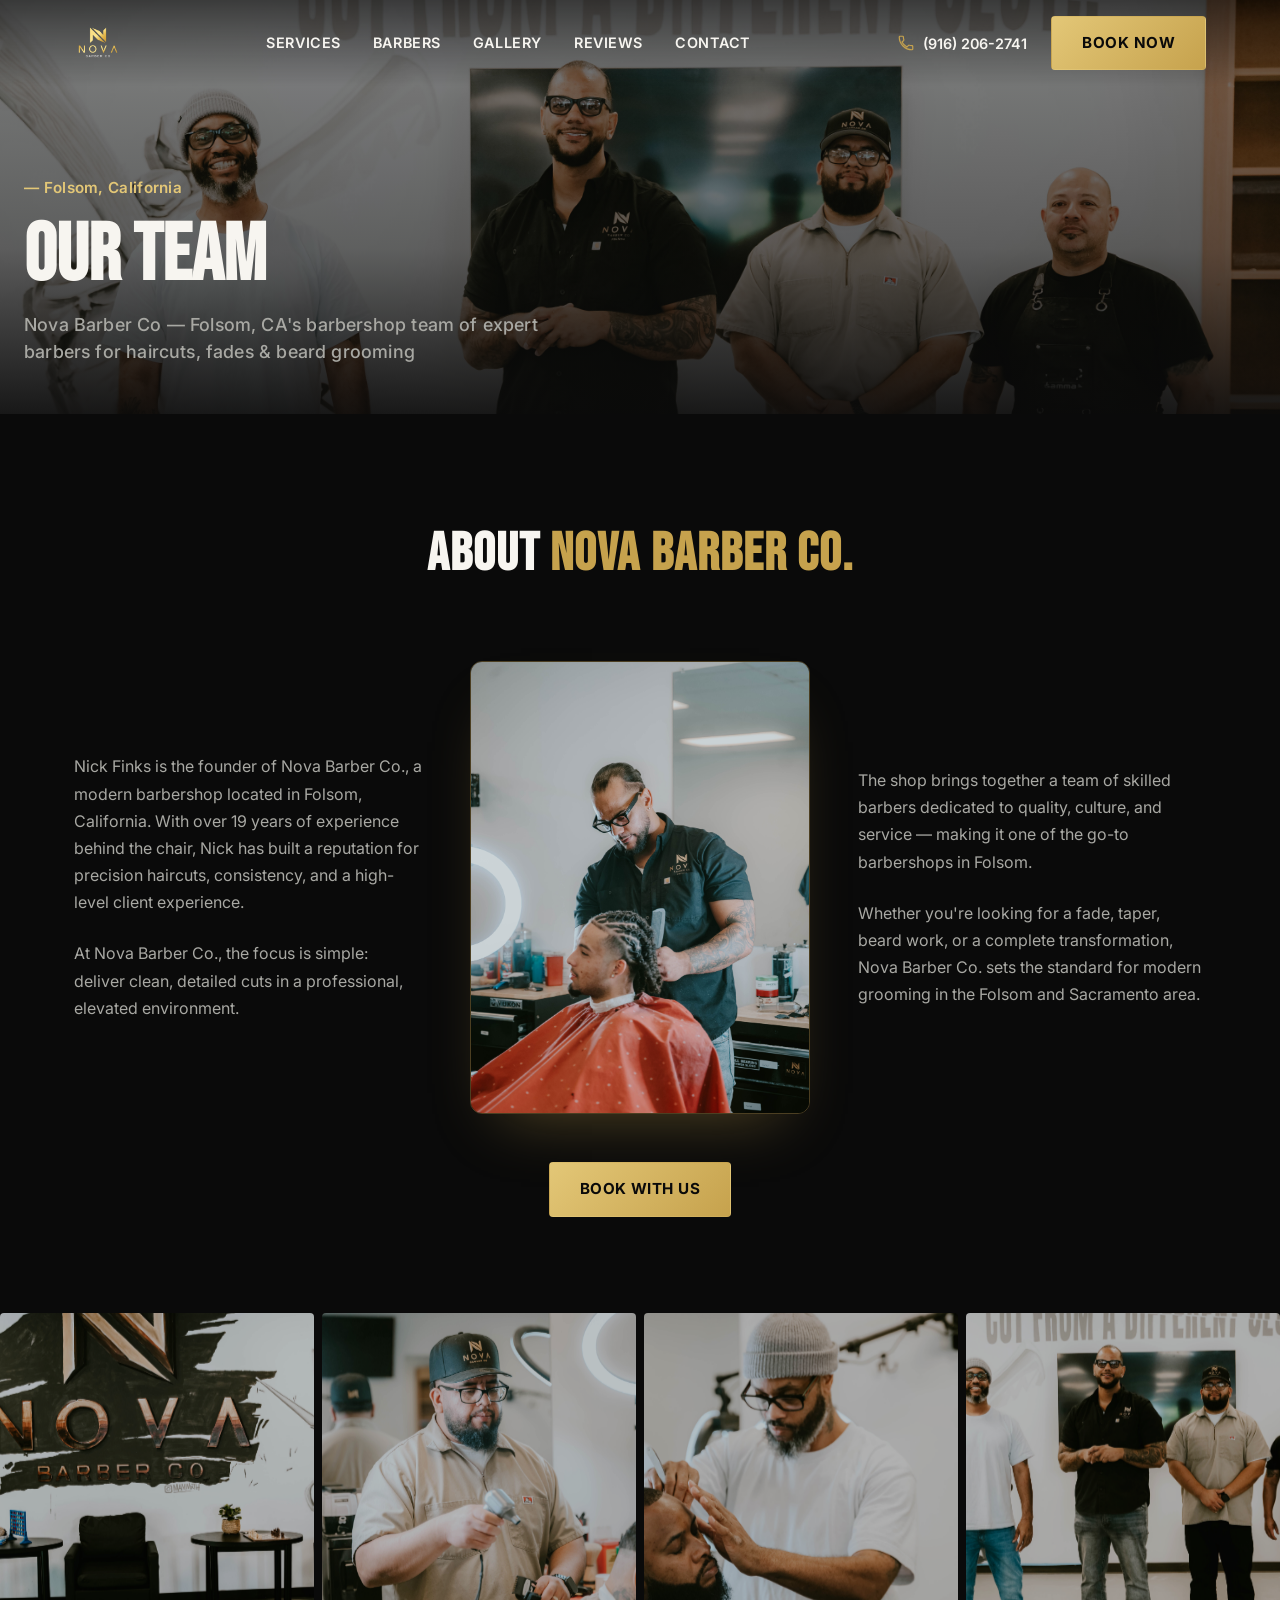
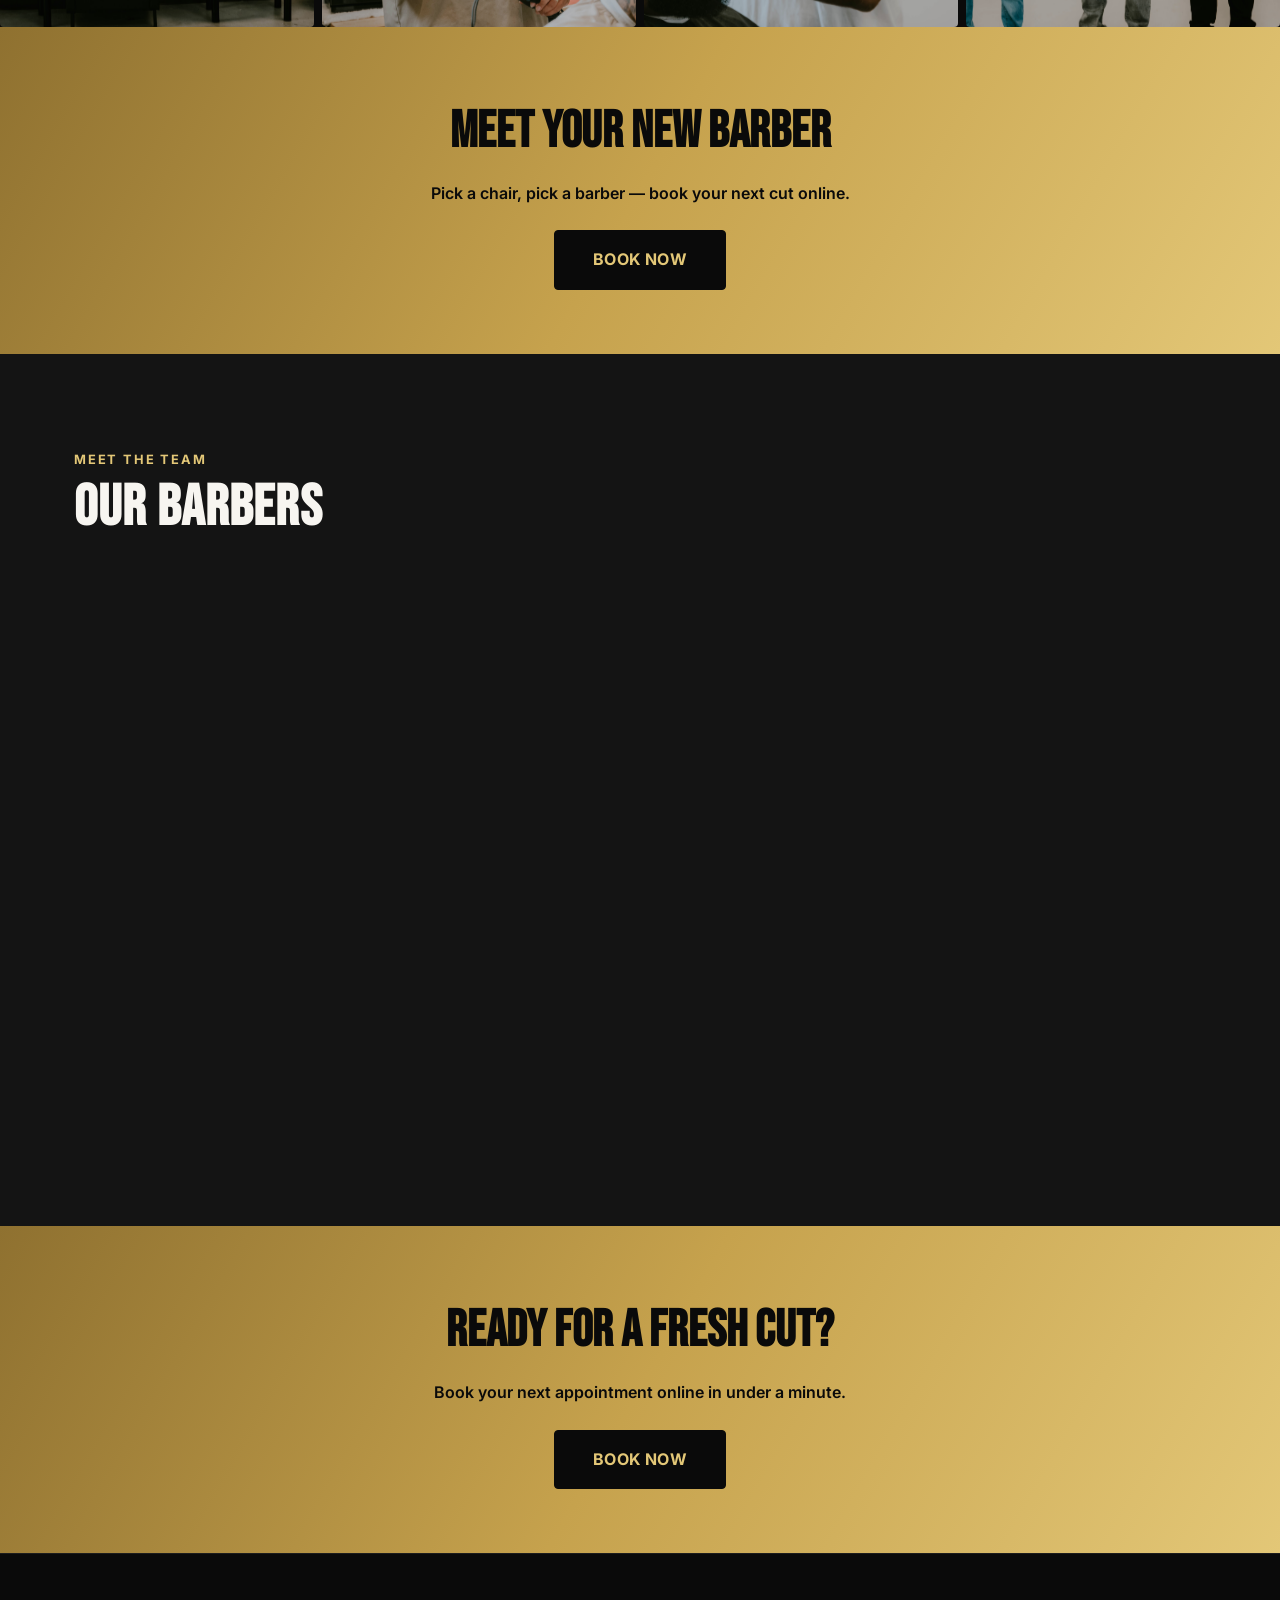
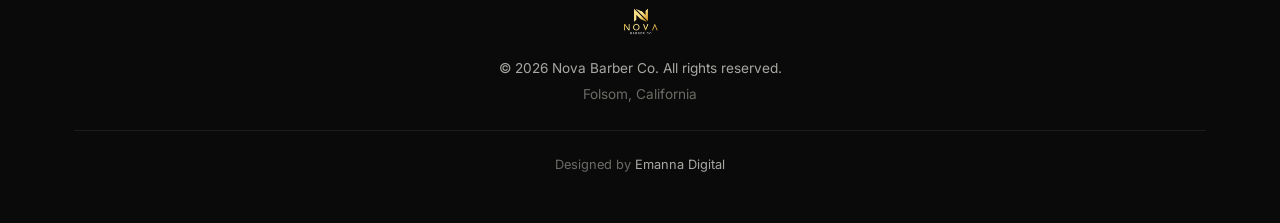
==== team.html @ fcfc13c4 "Initial commit: Nova Barber Co website Two-page static site (home + team) for a Folsom, CA barbersho" ====
<!DOCTYPE html>
<html lang="en">
<head>
<meta charset="UTF-8">
<meta name="viewport" content="width=device-width, initial-scale=1.0">
<title>Meet Our Barbers | Nova Barber Co — Folsom, CA Barbershop</title>
<meta name="description" content="Meet Nick Finks, founder of Nova Barber Co, and the barbers behind Folsom's precision haircuts, fades, and grooming.">
<link rel="icon" type="image/png" href="media/nova-logo-transparent.png">

<meta property="og:type" content="website">
<meta property="og:site_name" content="Nova Barber Co">
<meta property="og:title" content="Meet Our Barbers | Nova Barber Co">
<meta property="og:description" content="Meet Nick Finks, founder of Nova Barber Co, and the barbers behind Folsom's precision haircuts, fades, and grooming.">
<meta property="og:image" content="media/nova-logo-transparent.png">
<meta name="twitter:card" content="summary_large_image">
<meta name="twitter:title" content="Meet Our Barbers | Nova Barber Co">
<meta name="twitter:description" content="Meet Nick Finks, founder of Nova Barber Co, and the barbers behind Folsom's precision haircuts, fades, and grooming.">
<meta name="twitter:image" content="media/nova-logo-transparent.png">
<link rel="preconnect" href="https://fonts.googleapis.com">
<link rel="preconnect" href="https://fonts.gstatic.com" crossorigin>
<link href="https://fonts.googleapis.com/css2?family=Bebas+Neue&family=Inter:wght@400;500;600;700;800&display=swap" rel="stylesheet">
<link rel="stylesheet" href="css/styles.css">
<!-- TODO: once this site has a live domain, update "url" and "image" below to absolute URLs -->
<script type="application/ld+json">
{
  "@context": "https://schema.org",
  "@type": "HairSalon",
  "name": "Nova Barber Co",
  "image": "media/nova-logo-transparent.png",
  "url": "team.html",
  "telephone": "+1-916-206-2741",
  "email": "nickfinksbarber@gmail.com",
  "priceRange": "$$",
  "address": {
    "@type": "PostalAddress",
    "streetAddress": "13000 Folsom Blvd #1445",
    "addressLocality": "Folsom",
    "addressRegion": "CA",
    "postalCode": "95630",
    "addressCountry": "US"
  },
  "openingHoursSpecification": [
    {
      "@type": "OpeningHoursSpecification",
      "dayOfWeek": ["Monday", "Tuesday", "Wednesday", "Thursday", "Friday", "Saturday"],
      "opens": "09:00",
      "closes": "18:00"
    },
    {
      "@type": "OpeningHoursSpecification",
      "dayOfWeek": ["Sunday"],
      "opens": "14:00",
      "closes": "19:00"
    }
  ],
  "employee": [
    { "@type": "Person", "name": "Nick Finks", "jobTitle": "Owner & Founder" },
    { "@type": "Person", "name": "Keith", "jobTitle": "Barber" },
    { "@type": "Person", "name": "Bryan", "jobTitle": "Barber" },
    { "@type": "Person", "name": "TJ", "jobTitle": "Barber" }
  ]
}
</script>
</head>
<body>

<a class="skip-link" href="#main-content">Skip to main content</a>

<!-- ============ HEADER / NAV ============ -->
<header class="site-header scrolled" id="siteHeader">
  <div class="header-inner">
    <a href="index.html#top" class="logo-mark" aria-label="Nova Barber Co home">
      <img src="media/nova-logo-transparent.png" alt="Nova Barber Co logo">
    </a>

    <nav class="main-nav" id="mainNav" aria-label="Primary">
      <ul>
        <li><a href="index.html#services">Services</a></li>
        <li><a href="team.html" aria-current="page">Barbers</a></li>
        <li><a href="index.html#gallery">Gallery</a></li>
        <li><a href="index.html#reviews">Reviews</a></li>
        <li><a href="index.html#contact">Contact</a></li>
      </ul>
    </nav>

    <div class="header-actions">
      <a href="tel:+19162062741" class="header-phone">
        <svg viewBox="0 0 24 24" fill="none" aria-hidden="true"><path d="M6.6 10.8c1.4 2.8 3.8 5.1 6.6 6.6l2.2-2.2c.3-.3.7-.4 1-.2 1.1.4 2.3.6 3.6.6.6 0 1 .4 1 1V20c0 .6-.4 1-1 1C10.6 21 3 13.4 3 4c0-.6.4-1 1-1h3.5c.6 0 1 .4 1 1 0 1.3.2 2.5.6 3.6.1.4 0 .8-.2 1L6.6 10.8z" stroke="currentColor" stroke-width="1.6"/></svg>
        <span>(916) 206-2741</span>
      </a>
      <a href="https://booksy.com/en-us/1735048_nova-barber-co_barber-shop_119563_folsom" target="_blank" rel="noopener" class="btn btn-gold header-book">Book Now</a>
    </div>

    <button class="nav-toggle" id="navToggle" aria-label="Toggle menu" aria-expanded="false" aria-controls="mainNav">
      <span></span><span></span><span></span>
    </button>
  </div>
</header>

<div class="nav-scrim" id="navScrim"></div>

<main id="main-content">

  <!-- ============ PAGE INTRO ============ -->
  <section class="page-hero">
    <div class="page-hero-media">
      <img src="media/TAP09896.jpg" alt="The Nova Barber Co team standing together in the shop" loading="eager">
      <div class="page-hero-overlay"></div>
    </div>
    <div class="page-hero-content">
      <p class="hero-eyebrow">— Folsom, California</p>
      <h1 class="page-hero-title">Our Team<span class="page-hero-h1-sub">Nova Barber Co — Folsom, CA's barbershop team of expert barbers for haircuts, fades &amp; beard grooming</span></h1>
    </div>
  </section>

  <!-- ============ ABOUT / OWNER ============ -->
  <section class="about" id="about">
    <div class="section-inner about-inner">
      <h2 class="about-title"><span class="about-title-light">About</span> <span class="about-title-gold">Nova Barber Co.</span></h2>

      <div class="about-grid">
        <div class="about-copy">
          <p>Nick Finks is the founder of Nova Barber Co., a modern barbershop located in Folsom, California. With over 19 years of experience behind the chair, Nick has built a reputation for precision haircuts, consistency, and a high-level client experience.</p>
          <p>At Nova Barber Co., the focus is simple: deliver clean, detailed cuts in a professional, elevated environment.</p>
        </div>

        <div class="about-photo">
          <img src="media/TAP09876.jpg" alt="Nick Finks, founder of Nova Barber Co, cutting a client's hair" loading="lazy">
        </div>

        <div class="about-copy">
          <p>The shop brings together a team of skilled barbers dedicated to quality, culture, and service — making it one of the go-to barbershops in Folsom.</p>
          <p>Whether you're looking for a fade, taper, beard work, or a complete transformation, Nova Barber Co. sets the standard for modern grooming in the Folsom and Sacramento area.</p>
        </div>
      </div>

      <a href="https://booksy.com/en-us/1735048_nova-barber-co_barber-shop_119563_folsom" target="_blank" rel="noopener" class="btn btn-gold">Book With Us</a>
    </div>
  </section>

  <!-- ============ GALLERY STRIP ============ -->
  <section class="gallery gallery--strip">
    <div class="gallery-grid gallery-grid--strip">
      <div class="gallery-item">
        <div class="gallery-frame">
          <img src="media/TAP09889.jpg" alt="Nova Barber Co waiting area" loading="lazy">
        </div>
        <span class="gallery-shine" aria-hidden="true"></span>
      </div>
      <div class="gallery-item">
        <div class="gallery-frame">
          <img src="media/TAP09865.jpg" alt="Barber at Nova Barber Co working at the station" loading="lazy">
        </div>
        <span class="gallery-shine" aria-hidden="true"></span>
      </div>
      <div class="gallery-item">
        <div class="gallery-frame">
          <img src="media/TAP09862.jpg" alt="Barber giving a straight razor lineup" loading="lazy">
        </div>
        <span class="gallery-shine" aria-hidden="true"></span>
      </div>
      <div class="gallery-item">
        <div class="gallery-frame">
          <img src="media/TAP09904.jpg" alt="The Nova Barber Co team together in the shop" loading="lazy">
        </div>
        <span class="gallery-shine" aria-hidden="true"></span>
      </div>
    </div>
  </section>

  <!-- ============ CTA BANNER ============ -->
  <section class="cta-banner">
    <div class="section-inner cta-inner">
      <h2>Meet Your New Barber</h2>
      <p>Pick a chair, pick a barber — book your next cut online.</p>
      <a href="https://booksy.com/en-us/1735048_nova-barber-co_barber-shop_119563_folsom" target="_blank" rel="noopener" class="btn btn-black btn-lg">Book Now</a>
    </div>
  </section>

  <!-- ============ BARBERS ============ -->
  <section class="barbers" id="barbers">
    <div class="section-inner">
      <p class="section-eyebrow section-eyebrow--light">Meet The Team</p>
      <h2 class="section-title section-title--light">Our Barbers</h2>

      <!-- Bios and Instagram links are placeholders — swap in real copy and handles when ready.
           Photo booking links go to each barber's Booksy staffer page; Keith/Bryan/TJ link to the
           general booking page until their staffer-specific links are provided. -->
      <div class="barber-grid">
        <div class="barber-card">
          <a class="barber-photo" href="https://booksy.com/en-us/1735048_nova-barber-co_barber-shop_119563_folsom" target="_blank" rel="noopener" aria-label="Book with Keith">
            <img src="media/TAP09873.jpg" alt="Keith, barber at Nova Barber Co" loading="lazy">
            <span class="barber-shine" aria-hidden="true"></span>
          </a>
          <div class="barber-meta">
            <h3>Keith</h3>
            <p class="barber-role">Barber</p>
            <p class="barber-bio">Specializes in precision tapers and skin fades, with sharp, clean lineups every time.</p>
            <a class="barber-ig" href="https://instagram.com/" target="_blank" rel="noopener">
              <svg viewBox="0 0 24 24" fill="none" aria-hidden="true"><rect x="3" y="3" width="18" height="18" rx="5" stroke="currentColor" stroke-width="1.6"/><circle cx="12" cy="12" r="4" stroke="currentColor" stroke-width="1.6"/><circle cx="17.2" cy="6.8" r="1.1" fill="currentColor"/></svg>
              <span>@placeholder</span>
            </a>
          </div>
        </div>
        <div class="barber-card">
          <a class="barber-photo" href="https://booksy.com/en-us/1735048_nova-barber-co_barber-shop_119563_folsom/staffer/1660665#ba_s=Undefined" target="_blank" rel="noopener" aria-label="Book with Nick">
            <img src="media/TAP09878.jpg" alt="Nick Finks, owner and founder of Nova Barber Co" loading="lazy">
            <span class="barber-shine" aria-hidden="true"></span>
          </a>
          <div class="barber-meta">
            <h3>Nick</h3>
            <p class="barber-role">Owner &amp; Founder</p>
            <p class="barber-bio">19+ years behind the chair, known for precision cuts and an elevated client experience.</p>
            <a class="barber-ig" href="https://instagram.com/" target="_blank" rel="noopener">
              <svg viewBox="0 0 24 24" fill="none" aria-hidden="true"><rect x="3" y="3" width="18" height="18" rx="5" stroke="currentColor" stroke-width="1.6"/><circle cx="12" cy="12" r="4" stroke="currentColor" stroke-width="1.6"/><circle cx="17.2" cy="6.8" r="1.1" fill="currentColor"/></svg>
              <span>@placeholder</span>
            </a>
          </div>
        </div>
        <div class="barber-card">
          <a class="barber-photo" href="https://booksy.com/en-us/1735048_nova-barber-co_barber-shop_119563_folsom" target="_blank" rel="noopener" aria-label="Book with Bryan">
            <img src="media/TAP09868.jpg" alt="Bryan, barber at Nova Barber Co" loading="lazy">
            <span class="barber-shine" aria-hidden="true"></span>
          </a>
          <div class="barber-meta">
            <h3>Bryan</h3>
            <p class="barber-role">Barber</p>
            <p class="barber-bio">Old-school technique meets modern style — from hot towel shaves to detailed beard work.</p>
            <a class="barber-ig" href="https://instagram.com/" target="_blank" rel="noopener">
              <svg viewBox="0 0 24 24" fill="none" aria-hidden="true"><rect x="3" y="3" width="18" height="18" rx="5" stroke="currentColor" stroke-width="1.6"/><circle cx="12" cy="12" r="4" stroke="currentColor" stroke-width="1.6"/><circle cx="17.2" cy="6.8" r="1.1" fill="currentColor"/></svg>
              <span>@placeholder</span>
            </a>
          </div>
        </div>
        <div class="barber-card">
          <a class="barber-photo" href="https://booksy.com/en-us/1735048_nova-barber-co_barber-shop_119563_folsom" target="_blank" rel="noopener" aria-label="Book with TJ">
            <img src="media/TAP09884.jpg" alt="TJ, barber at Nova Barber Co" loading="lazy">
            <span class="barber-shine" aria-hidden="true"></span>
          </a>
          <div class="barber-meta">
            <h3>TJ</h3>
            <p class="barber-role">Barber</p>
            <p class="barber-bio">Relaxed chair-side energy with a sharp eye for creative fades and lineups.</p>
            <a class="barber-ig" href="https://instagram.com/" target="_blank" rel="noopener">
              <svg viewBox="0 0 24 24" fill="none" aria-hidden="true"><rect x="3" y="3" width="18" height="18" rx="5" stroke="currentColor" stroke-width="1.6"/><circle cx="12" cy="12" r="4" stroke="currentColor" stroke-width="1.6"/><circle cx="17.2" cy="6.8" r="1.1" fill="currentColor"/></svg>
              <span>@placeholder</span>
            </a>
          </div>
        </div>
      </div>
    </div>
  </section>

  <!-- ============ BOOKING CTA BANNER ============ -->
  <section class="cta-banner">
    <div class="section-inner cta-inner">
      <h2>Ready For A Fresh Cut?</h2>
      <p>Book your next appointment online in under a minute.</p>
      <a href="https://booksy.com/en-us/1735048_nova-barber-co_barber-shop_119563_folsom" target="_blank" rel="noopener" class="btn btn-black btn-lg">Book Now</a>
    </div>
  </section>

</main>

<!-- ============ FOOTER ============ -->
<footer class="site-footer">
  <div class="section-inner footer-inner">
    <img src="media/nova-logo-transparent.png" alt="Nova Barber Co" class="footer-logo">
    <p>&copy; <span id="year"></span> Nova Barber Co. All rights reserved.</p>
    <p class="footer-location">Folsom, California</p>
    <p class="footer-credit">Designed by <a href="https://emannadigital.com" target="_blank" rel="noopener">Emanna Digital</a></p>
  </div>
</footer>

<a href="https://booksy.com/en-us/1735048_nova-barber-co_barber-shop_119563_folsom" target="_blank" rel="noopener" class="mobile-book-bar">Book Now</a>

<script src="js/script.js"></script>
</body>
</html>
---- css/styles.css ----
/* =========================================================
   Nova Barber Co — Design Tokens
========================================================= */
:root {
  --black:        #0a0a0a;
  --black-soft:   #141414;
  --black-card:   #1c1c1c;
  --white:        #f7f5f0;
  --gray:         #a8a8a3;
  --gray-dark:    #6b6b66;
  --gold:         #c6a24d;
  --gold-light:   #e3c777;
  --gold-dark:    #8f7130;
  --border-dark:  rgba(255,255,255,0.08);
  --border-gold:  rgba(198,162,77,0.35);

  --font-display: "Bebas Neue", "Oswald", sans-serif;
  --font-body:    "Inter", sans-serif;

  --space-1: 8px;
  --space-2: 16px;
  --space-3: 24px;
  --space-4: 32px;
  --space-5: 48px;
  --space-6: 64px;
  --space-7: 96px;
  --space-8: 128px;

  --container: 1180px;
  --radius: 4px;
  --transition: 220ms ease;
}

/* =========================================================
   Reset
========================================================= */
* { box-sizing: border-box; margin: 0; padding: 0; }

html { scroll-behavior: smooth; }

@media (prefers-reduced-motion: reduce) {
  html { scroll-behavior: auto; }
  * { animation-duration: 0.01ms !important; animation-iteration-count: 1 !important; transition-duration: 0.01ms !important; }
}

body {
  font-family: var(--font-body);
  background: var(--black);
  color: var(--white);
  line-height: 1.6;
  font-size: 16px;
  -webkit-font-smoothing: antialiased;
  overflow-x: hidden;
}

img { max-width: 100%; display: block; }

a { color: inherit; text-decoration: none; }

ul { list-style: none; }

svg { width: 20px; height: 20px; flex-shrink: 0; }

.section-inner {
  max-width: var(--container);
  margin: 0 auto;
  padding: var(--space-7) var(--space-3);
}

.skip-link {
  position: absolute;
  left: -9999px;
  top: 0;
  background: var(--gold);
  color: var(--black);
  padding: 12px 20px;
  z-index: 2000;
  font-weight: 700;
}
.skip-link:focus { left: var(--space-2); top: var(--space-2); }

:focus-visible {
  outline: 2px solid var(--gold);
  outline-offset: 3px;
}

/* =========================================================
   Buttons
========================================================= */
.btn {
  display: inline-flex;
  align-items: center;
  justify-content: center;
  gap: 8px;
  padding: 14px 30px;
  font-family: var(--font-body);
  font-weight: 700;
  font-size: 0.95rem;
  letter-spacing: 0.03em;
  text-transform: uppercase;
  border-radius: var(--radius);
  border: 1.5px solid transparent;
  cursor: pointer;
  transition: transform var(--transition), background var(--transition), color var(--transition), border-color var(--transition);
  min-height: 44px;
  white-space: nowrap;
}
.btn:hover { transform: translateY(-2px); }
.btn:active { transform: translateY(0); }

.btn-gold {
  background: linear-gradient(135deg, var(--gold-light), var(--gold));
  color: var(--black);
}
.btn-gold:hover { background: linear-gradient(135deg, var(--gold), var(--gold-dark)); }

.btn-black {
  background: var(--black);
  color: var(--gold-light);
  border-color: var(--black);
}
.btn-black:hover { background: var(--black-soft); }

.btn-outline {
  background: transparent;
  color: var(--white);
  border-color: rgba(255,255,255,0.5);
}
.btn-outline:hover { border-color: var(--gold); color: var(--gold-light); }

.btn-outline-light {
  background: transparent;
  color: var(--gold-light);
  border-color: var(--border-gold);
  margin-top: var(--space-4);
}
.btn-outline-light:hover { background: var(--gold); color: var(--black); }

.btn-lg { padding: 16px 38px; font-size: 1rem; }

/* =========================================================
   Section Headings
========================================================= */
.section-eyebrow {
  color: var(--gold);
  font-weight: 700;
  letter-spacing: 0.14em;
  text-transform: uppercase;
  font-size: 0.8rem;
  margin-bottom: var(--space-1);
}
.section-eyebrow--light { color: var(--gold-light); }

.section-title {
  font-family: var(--font-display);
  font-size: clamp(2.4rem, 5vw, 3.6rem);
  letter-spacing: 0.02em;
  color: var(--black);
  margin-bottom: var(--space-5);
  line-height: 1.05;
}
.section-title--light { color: var(--white); }

/* =========================================================
   Header / Nav
========================================================= */
.site-header {
  position: fixed;
  top: 0; left: 0; right: 0;
  z-index: 1000;
  background: linear-gradient(to bottom, rgba(0,0,0,0.55), transparent);
  transition: background var(--transition), box-shadow var(--transition), padding var(--transition);
}
.site-header.scrolled {
  background: rgba(10,10,10,0.92);
  backdrop-filter: blur(8px);
  box-shadow: 0 2px 20px rgba(0,0,0,0.4);
}

.header-inner {
  max-width: var(--container);
  margin: 0 auto;
  padding: var(--space-2) var(--space-3);
  display: flex;
  align-items: center;
  justify-content: space-between;
  gap: var(--space-3);
}

.logo-mark img { height: 46px; width: auto; transition: height var(--transition); }
.site-header.scrolled .logo-mark img { height: 38px; }

.main-nav ul {
  display: flex;
  gap: var(--space-4);
}
.main-nav a {
  font-size: 0.9rem;
  font-weight: 600;
  letter-spacing: 0.04em;
  text-transform: uppercase;
  color: var(--white);
  position: relative;
  padding-bottom: 4px;
}
.main-nav a::after {
  content: "";
  position: absolute;
  left: 0; bottom: 0;
  width: 0; height: 2px;
  background: var(--gold);
  transition: width var(--transition);
}
.main-nav a:hover::after { width: 100%; }

.header-actions {
  display: flex;
  align-items: center;
  gap: var(--space-3);
}
.header-phone {
  display: flex;
  align-items: center;
  gap: 8px;
  font-weight: 600;
  font-size: 0.9rem;
  color: var(--white);
}
.header-phone svg { color: var(--gold); width: 18px; height: 18px; }
.header-phone:hover { color: var(--gold-light); }

.nav-toggle {
  display: none;
  flex-direction: column;
  justify-content: center;
  gap: 5px;
  width: 44px;
  height: 44px;
  background: transparent;
  border: none;
  cursor: pointer;
}
.nav-toggle span {
  display: block;
  height: 2px;
  width: 26px;
  background: var(--white);
  margin: 0 auto;
  transition: transform var(--transition), opacity var(--transition);
}
.nav-toggle.open span:nth-child(1) { transform: translateY(7px) rotate(45deg); }
.nav-toggle.open span:nth-child(2) { opacity: 0; }
.nav-toggle.open span:nth-child(3) { transform: translateY(-7px) rotate(-45deg); }

/* =========================================================
   Hero
========================================================= */
.hero {
  position: relative;
  min-height: 100vh;
  min-height: 100dvh;
  overflow: hidden;
}

.hero-media {
  position: absolute;
  inset: 0;
  z-index: 0;
}
.hero-media video, .hero-media img {
  width: 100%;
  height: 100%;
  object-fit: cover;
  object-position: center;
}
.hero-overlay {
  position: absolute;
  inset: 0;
  background:
    linear-gradient(to bottom, rgba(10,10,10,0.15) 0%, rgba(10,10,10,0.25) 55%, rgba(10,10,10,0.85) 100%);
}

.hero-bottom {
  position: absolute;
  z-index: 1;
  left: 0;
  right: 0;
  bottom: 0;
  display: flex;
  align-items: flex-end;
  justify-content: space-between;
  gap: var(--space-4);
  flex-wrap: wrap;
  padding: var(--space-4) var(--space-3) var(--space-5);
}

.hero-bottom-left { max-width: 640px; }

.hero-eyebrow {
  color: var(--gold-light);
  font-size: 0.95rem;
  font-weight: 600;
  letter-spacing: 0.02em;
  margin-bottom: var(--space-2);
}

.hero-heading {
  font-family: var(--font-display);
  font-size: clamp(2.6rem, 6vw, 4.6rem);
  line-height: 0.98;
  letter-spacing: 0.01em;
  color: var(--white);
  margin-bottom: var(--space-4);
  text-shadow: 0 4px 30px rgba(0,0,0,0.5);
}
.hero-dot { color: var(--gold); }

.hero-h1-sub {
  display: block;
  font-family: var(--font-body);
  font-size: clamp(0.95rem, 1.4vw, 1.15rem);
  font-weight: 500;
  letter-spacing: 0.01em;
  line-height: 1.5;
  color: var(--gray);
  text-shadow: none;
  margin-top: var(--space-2);
  max-width: 560px;
}

.hero-ctas {
  display: flex;
  gap: var(--space-2);
  flex-wrap: wrap;
}

.btn-outline-hero {
  background: transparent;
  color: var(--white);
  border: 1.5px solid var(--gold);
  padding: 16px 32px;
}
.btn-outline-hero:hover {
  background: var(--gold);
  color: var(--black);
}

.hero-bottom-right {
  text-align: right;
  color: var(--gray);
  font-size: 0.95rem;
  line-height: 1.7;
}
.hero-bottom-right p { white-space: nowrap; }
.hero-bottom-gap { margin-top: 10px; }

@media (max-width: 700px) {
  .hero-bottom { padding: var(--space-2) var(--space-3) var(--space-3); gap: var(--space-2); }
  .hero-bottom-right { display: none; }

  .hero-eyebrow { font-size: 0.8rem; margin-bottom: 6px; }
  .hero-heading { font-size: 2.1rem; line-height: 1.02; margin-bottom: 10px; }
  .hero-h1-sub { font-size: 0.85rem; line-height: 1.4; margin-top: 6px; }
  .hero-ctas { gap: 8px; margin-top: 4px; }
  .btn-outline-hero { padding: 11px 20px; font-size: 0.82rem; }

  .hero-media video, .hero-media img { object-position: 25% center; }
}

@media (max-width: 400px) {
  .hero-heading { font-size: 1.8rem; }
}

/* =========================================================
   Services (light section)
========================================================= */
.services {
  position: relative;
  color: var(--white);
  background-image:
    linear-gradient(180deg, rgba(10,10,10,0.88) 0%, rgba(10,10,10,0.72) 45%, rgba(10,10,10,0.92) 100%),
    url("../media/TAP09862.jpg");
  background-size: cover, cover;
  background-position: center, center 30%;
  background-repeat: no-repeat, no-repeat;
  background-attachment: scroll, fixed;
}

.service-list {
  display: flex;
  flex-direction: column;
  gap: var(--space-3);
}

.service-row {
  display: flex;
  align-items: center;
  justify-content: space-between;
  gap: var(--space-3);
  flex-wrap: wrap;
  padding: var(--space-4);
  background: rgba(10, 10, 10, 0.72);
  border: 1px solid rgba(255,255,255,0.1);
  border-radius: 10px;
  box-shadow: 0 24px 45px -28px rgba(0,0,0,0.7);
  transition: border-color 350ms ease, box-shadow 350ms ease, transform 350ms ease;
}
.service-row:hover {
  border-color: var(--border-gold);
  box-shadow: 0 24px 45px -20px rgba(198, 162, 77, 0.35);
}

.service-row.will-animate {
  opacity: 0;
  transform: translateY(64px);
  transition: opacity 650ms cubic-bezier(.16,.8,.24,1), transform 650ms cubic-bezier(.16,.8,.24,1);
}
.service-row.will-animate.in-view { opacity: 1; transform: translateY(0); }
.service-row.will-animate:nth-child(1) { transition-delay: 0ms; }
.service-row.will-animate:nth-child(2) { transition-delay: 90ms; }
.service-row.will-animate:nth-child(3) { transition-delay: 180ms; }
.service-row.will-animate:nth-child(4) { transition-delay: 270ms; }
.service-row.will-animate:nth-child(5) { transition-delay: 360ms; }
.service-row.will-animate:nth-child(6) { transition-delay: 450ms; }

.service-info { flex: 1 1 320px; }

.service-info h3 {
  font-family: var(--font-display);
  font-size: 1.5rem;
  letter-spacing: 0.02em;
  margin-bottom: 4px;
  color: var(--white);
}

.service-info p {
  color: var(--gray);
  font-size: 0.92rem;
}

.service-meta {
  display: flex;
  align-items: baseline;
  gap: var(--space-3);
}

.service-time {
  font-size: 0.85rem;
  color: var(--gray);
  white-space: nowrap;
}

.service-price {
  font-family: var(--font-display);
  font-size: 1.8rem;
  color: var(--gold);
  white-space: nowrap;
}

.service-note {
  color: var(--gray);
  font-size: 0.85rem;
  margin: var(--space-3) 0 var(--space-3);
}

@media (min-width: 700px) {
  .service-row { flex-wrap: nowrap; }
}

@media (max-width: 700px) {
  .services {
    background-attachment: scroll, scroll;
    background-position: center, 20% 25%;
  }
  .service-row { padding: var(--space-3); gap: var(--space-2); }
  .service-info h3 { font-size: 1.2rem; }
  .service-info p { font-size: 0.85rem; }
  .service-time { font-size: 0.78rem; }
  .service-price { font-size: 1.4rem; }
}

/* =========================================================
   Team Teaser (home page)
========================================================= */
.team-teaser {
  position: relative;
  overflow: hidden;
  text-align: center;
  padding: var(--space-7) 0;
}
.team-teaser-media { position: absolute; inset: 0; z-index: 0; }
.team-teaser-media img { width: 100%; height: 100%; object-fit: cover; object-position: center 20%; }
.team-teaser-overlay {
  position: absolute;
  inset: 0;
  background: linear-gradient(180deg, rgba(10,10,10,0.8) 0%, rgba(10,10,10,0.55) 45%, rgba(10,10,10,0.88) 100%);
}

.team-teaser-content { position: relative; z-index: 1; }
.team-teaser-content.will-animate {
  opacity: 0;
  transform: translateY(36px);
  transition: opacity 700ms cubic-bezier(.16,.8,.24,1), transform 700ms cubic-bezier(.16,.8,.24,1);
}
.team-teaser-content.will-animate.in-view { opacity: 1; transform: translateY(0); }

.team-teaser-title {
  font-family: var(--font-display);
  font-size: clamp(2.6rem, 6vw, 4.4rem);
  color: var(--white);
  margin-bottom: var(--space-4);
  text-shadow: 0 4px 30px rgba(0,0,0,0.5);
}

.team-teaser-avatars {
  display: flex;
  justify-content: center;
  margin-bottom: var(--space-4);
}
.team-teaser-avatars img {
  width: 72px;
  height: 72px;
  border-radius: 50%;
  object-fit: cover;
  border: 3px solid var(--black);
  outline: 2px solid var(--gold);
  margin-left: -18px;
  transition: filter 300ms ease;
  filter: grayscale(20%);
}
.team-teaser-avatars img:first-child { margin-left: 0; }
.team-teaser-avatars img:hover {
  filter: grayscale(0%);
}

.team-teaser-sub {
  color: var(--gray);
  max-width: 520px;
  margin: 0 auto var(--space-4);
  font-size: 1.05rem;
}

@media (min-width: 700px) {
  .team-teaser-avatars img { width: 84px; height: 84px; }
}

/* =========================================================
   Page Hero (secondary pages, e.g. team.html)
========================================================= */
.page-hero {
  position: relative;
  min-height: 46vh;
  display: flex;
  align-items: flex-end;
  overflow: hidden;
}
.page-hero-media { position: absolute; inset: 0; z-index: 0; }
.page-hero-media img { width: 100%; height: 100%; object-fit: cover; object-position: center 30%; }
.page-hero-overlay {
  position: absolute;
  inset: 0;
  background: linear-gradient(to bottom, rgba(10,10,10,0.35) 0%, rgba(10,10,10,0.55) 60%, rgba(10,10,10,0.92) 100%);
}
.page-hero-content {
  position: relative;
  z-index: 1;
  padding: var(--space-3) var(--space-3) var(--space-5);
}
.page-hero-title {
  font-family: var(--font-display);
  font-size: clamp(2.8rem, 7vw, 5rem);
  color: var(--white);
  line-height: 1;
}
.page-hero-h1-sub {
  display: block;
  font-family: var(--font-body);
  font-size: clamp(0.95rem, 1.4vw, 1.15rem);
  font-weight: 500;
  letter-spacing: 0.01em;
  line-height: 1.5;
  color: var(--gray);
  margin-top: var(--space-2);
  max-width: 560px;
}

/* =========================================================
   About / Owner (dark section)
========================================================= */
.about { background: var(--black); text-align: center; }

.about-title {
  font-family: var(--font-display);
  font-size: clamp(2.2rem, 5vw, 3.4rem);
  letter-spacing: 0.02em;
  margin-bottom: var(--space-6);
}
.about-title-light { color: var(--white); }
.about-title-gold { color: var(--gold); }

.about-grid {
  display: grid;
  grid-template-columns: 1fr;
  gap: var(--space-4);
  align-items: center;
  text-align: left;
  margin-bottom: var(--space-5);
}

.about-photo {
  border-radius: 12px;
  overflow: hidden;
  border: 1px solid var(--border-gold);
  box-shadow: 0 30px 60px -30px rgba(198, 162, 77, 0.4);
  aspect-ratio: 3 / 4;
  max-width: 380px;
  margin: 0 auto;
}
.about-photo img { width: 100%; height: 100%; object-fit: cover; }

.about-copy p {
  color: var(--gray);
  margin-bottom: var(--space-3);
  line-height: 1.7;
}
.about-copy p:last-child { margin-bottom: 0; }

@media (min-width: 900px) {
  .about-grid {
    grid-template-columns: 1fr minmax(280px, 340px) 1fr;
    gap: var(--space-5);
  }
}

/* =========================================================
   Gallery strip variant (secondary pages)
========================================================= */
.gallery--strip { padding: 0; }
.gallery-grid--strip {
  grid-template-columns: repeat(2, 1fr);
  gap: var(--space-1);
  max-width: none;
}
@media (min-width: 700px) {
  .gallery-grid--strip { grid-template-columns: repeat(4, 1fr); }
}

/* =========================================================
   Barbers (dark section)
========================================================= */
.barbers { background: var(--black-soft); }

.barber-grid {
  display: grid;
  grid-template-columns: repeat(2, 1fr);
  gap: var(--space-3);
}

.barber-card {
  text-align: center;
  transition: transform 400ms cubic-bezier(.2,.8,.2,1);
}
.barber-card:hover { transform: translateY(-8px); }

.barber-card.will-animate {
  opacity: 0;
  transform: translateY(36px);
  transition: opacity 700ms cubic-bezier(.16,.8,.24,1), transform 700ms cubic-bezier(.16,.8,.24,1);
}
.barber-card.will-animate.in-view { opacity: 1; transform: translateY(0); }
.barber-card.will-animate.in-view:hover { transform: translateY(-8px); }
.barber-card.will-animate:nth-child(1) { transition-delay: 0ms; }
.barber-card.will-animate:nth-child(2) { transition-delay: 110ms; }
.barber-card.will-animate:nth-child(3) { transition-delay: 220ms; }
.barber-card.will-animate:nth-child(4) { transition-delay: 330ms; }

.barber-photo {
  display: block;
  position: relative;
  aspect-ratio: 3 / 4;
  cursor: pointer;
  overflow: hidden;
  border-radius: var(--radius);
  margin-bottom: var(--space-2);
  border: 1px solid var(--border-dark);
  transition: border-color 400ms ease, box-shadow 400ms ease;
}
.barber-photo img {
  width: 100%; height: 100%;
  object-fit: cover;
  filter: grayscale(60%) brightness(0.92);
  transition: filter 500ms ease;
}
.barber-shine {
  position: absolute;
  inset: 0;
  background: linear-gradient(115deg, transparent 38%, rgba(227, 199, 119, 0.55) 50%, transparent 62%);
  transform: translateX(-130%) skewX(-8deg);
  transition: transform 750ms cubic-bezier(.2,.8,.2,1);
  mix-blend-mode: overlay;
  pointer-events: none;
}
.barber-card:hover .barber-photo img {
  filter: grayscale(0%) brightness(1);
}
.barber-card:hover .barber-photo {
  border-color: var(--border-gold);
  box-shadow: 0 20px 45px -18px rgba(198, 162, 77, 0.55);
}
.barber-card:hover .barber-shine { transform: translateX(130%) skewX(-8deg); }

.barber-meta { position: relative; }

.barber-card h3 {
  font-family: var(--font-display);
  font-size: 1.6rem;
  letter-spacing: 0.03em;
  color: var(--gold-light);
  transition: color 300ms ease;
}
.barber-role {
  font-size: 0.85rem;
  color: var(--gray);
  text-transform: uppercase;
  letter-spacing: 0.08em;
}

.barber-bio {
  font-size: 0.88rem;
  color: var(--gray);
  line-height: 1.6;
  margin-top: 10px;
}

.barber-ig {
  display: inline-flex;
  align-items: center;
  gap: 6px;
  margin-top: 8px;
  font-size: 0.8rem;
  font-weight: 600;
  letter-spacing: 0.02em;
  color: var(--gray);
  transition: color 250ms ease, transform 250ms ease;
}
.barber-ig svg {
  width: 16px;
  height: 16px;
  transition: transform 400ms cubic-bezier(.34,1.56,.64,1), color 250ms ease;
}
.barber-card:hover .barber-ig { color: var(--gold-light); transform: translateY(-2px); }
.barber-card:hover .barber-ig svg { transform: rotate(-10deg) scale(1.15); color: var(--gold); }
.barber-card:hover h3 { color: var(--gold); }

@media (min-width: 700px) {
  .barber-grid { grid-template-columns: repeat(4, 1fr); }
}

/* =========================================================
   Gallery (dark section)
========================================================= */
.gallery { background: var(--black); }

.gallery-grid {
  display: grid;
  grid-template-columns: repeat(2, 1fr);
  gap: var(--space-1);
}

.gallery-item {
  position: relative;
  aspect-ratio: 1 / 1;
  overflow: hidden;
  border-radius: var(--radius);
}

.gallery-item.will-animate {
  opacity: 0;
  transform: translateY(44px) scale(0.96);
  transition: opacity 700ms cubic-bezier(.16,.8,.24,1), transform 700ms cubic-bezier(.16,.8,.24,1);
}
.gallery-item.will-animate.in-view { opacity: 1; transform: translateY(0) scale(1); }
.gallery-item.will-animate:nth-child(1) { transition-delay: 0ms; }
.gallery-item.will-animate:nth-child(2) { transition-delay: 70ms; }
.gallery-item.will-animate:nth-child(3) { transition-delay: 140ms; }
.gallery-item.will-animate:nth-child(4) { transition-delay: 210ms; }
.gallery-item.will-animate:nth-child(5) { transition-delay: 90ms; }
.gallery-item.will-animate:nth-child(6) { transition-delay: 160ms; }
.gallery-item.will-animate:nth-child(7) { transition-delay: 230ms; }
.gallery-item.will-animate:nth-child(8) { transition-delay: 300ms; }

.gallery-frame {
  position: absolute;
  top: 50%;
  left: 0;
  width: 100%;
  height: 132%;
  transform: translateY(-50%);
  will-change: transform;
}
.gallery-frame img {
  width: 100%; height: 100%;
  object-fit: cover;
  filter: brightness(0.9);
  transition: filter 500ms ease;
}
.gallery-item:hover .gallery-frame img {
  filter: brightness(1.05);
}

.gallery-shine {
  position: absolute;
  inset: 0;
  background: linear-gradient(115deg, transparent 38%, rgba(227, 199, 119, 0.5) 50%, transparent 62%);
  transform: translateX(-130%) skewX(-8deg);
  transition: transform 750ms cubic-bezier(.2,.8,.2,1);
  mix-blend-mode: overlay;
  pointer-events: none;
}
.gallery-item:hover .gallery-shine { transform: translateX(130%) skewX(-8deg); }

@media (min-width: 560px) {
  .gallery-grid { grid-template-columns: repeat(3, 1fr); }
}
@media (min-width: 900px) {
  .gallery-grid { grid-template-columns: repeat(4, 1fr); }
}

/* =========================================================
   Testimonials (dark section)
========================================================= */
.testimonials { background: var(--black-soft); text-align: center; overflow: hidden; }

.testimonials-head { padding-bottom: var(--space-4); }
.testimonials-cta { padding-top: var(--space-5); padding-bottom: var(--space-7); }

.marquee {
  width: 100%;
  overflow: hidden;
  -webkit-mask-image: linear-gradient(to right, transparent, black 6%, black 94%, transparent);
  mask-image: linear-gradient(to right, transparent, black 6%, black 94%, transparent);
}

.marquee-track {
  display: flex;
  gap: var(--space-3);
  width: max-content;
  padding: 0 var(--space-3);
  animation: marquee-scroll 50s linear infinite;
}
.marquee:hover .marquee-track,
.marquee-track:focus-within {
  animation-play-state: paused;
}

@keyframes marquee-scroll {
  from { transform: translateX(0); }
  to { transform: translateX(-50%); }
}

.testimonial-card {
  flex: 0 0 auto;
  width: min(85vw, 360px);
  text-align: left;
  background: var(--black-card);
  border: 1px solid var(--border-dark);
  border-radius: var(--radius);
  padding: var(--space-4);
  transition: transform 350ms cubic-bezier(.2,.8,.2,1), border-color 350ms ease, box-shadow 350ms ease;
}
.testimonial-card:hover {
  transform: translateY(-6px);
  border-color: var(--border-gold);
  box-shadow: 0 20px 40px -20px rgba(198, 162, 77, 0.5);
}
.stars {
  color: var(--gold);
  letter-spacing: 3px;
  margin-bottom: var(--space-2);
  font-size: 0.95rem;
}
.testimonial-card p {
  color: var(--white);
  margin-bottom: var(--space-2);
  font-size: 0.98rem;
}
.testimonial-card cite {
  font-style: normal;
  color: var(--gold-light);
  font-size: 0.85rem;
  font-weight: 700;
  letter-spacing: 0.04em;
  text-transform: uppercase;
}

@media (max-width: 700px) {
  .testimonial-card {
    width: min(62vw, 250px);
    padding: var(--space-3);
  }
  .testimonial-card p { font-size: 0.85rem; margin-bottom: var(--space-1); }
  .stars { font-size: 0.8rem; margin-bottom: var(--space-1); }
  .testimonial-card cite { font-size: 0.75rem; }
  .marquee-track { gap: var(--space-2); }
}

/* =========================================================
   CTA Banner
========================================================= */
.cta-banner {
  background: linear-gradient(120deg, var(--gold-dark), var(--gold), var(--gold-light));
  color: var(--black);
  text-align: center;
}
.cta-inner { padding: var(--space-6) var(--space-3); }
.cta-banner h2 {
  font-family: var(--font-display);
  font-size: clamp(2rem, 5vw, 3.2rem);
  margin-bottom: var(--space-1);
}
.cta-banner p {
  font-weight: 600;
  margin-bottom: var(--space-3);
}

/* =========================================================
   Contact
========================================================= */
.contact { background: var(--white); color: var(--black); }

.contact-inner {
  display: grid;
  grid-template-columns: 1fr;
  gap: var(--space-5);
}

.contact-list { margin: var(--space-3) 0; }
.contact-list li {
  display: flex;
  align-items: center;
  gap: var(--space-2);
  padding: var(--space-1) 0;
}
.contact-list svg { color: var(--gold-dark); }
.contact-list a:hover { color: var(--gold-dark); }

.hours-table {
  margin-bottom: var(--space-4);
  border-top: 1px solid rgba(0,0,0,0.15);
}
.hours-table div {
  display: flex;
  justify-content: space-between;
  padding: 10px 0;
  border-bottom: 1px solid rgba(0,0,0,0.15);
  font-size: 0.95rem;
}
.hours-table span:first-child { font-weight: 700; }
.hours-table span:last-child { color: var(--gray-dark); }

.contact-map {
  min-height: 320px;
  border-radius: var(--radius);
  overflow: hidden;
  border: 1px solid rgba(0,0,0,0.15);
  filter: grayscale(20%) contrast(1.05);
}
.contact-map iframe {
  width: 100%; height: 100%; min-height: 320px;
  border: 0;
}

@media (min-width: 900px) {
  .contact-inner { grid-template-columns: 1fr 1fr; align-items: stretch; }
  .contact-map { min-height: 100%; }
  .contact-map iframe { min-height: 100%; }
}

/* =========================================================
   Footer
========================================================= */
.site-footer { background: var(--black); border-top: 1px solid var(--border-dark); }
.footer-inner {
  text-align: center;
  padding: var(--space-5) var(--space-3);
  color: var(--gray);
  font-size: 0.85rem;
}
.footer-logo { height: 40px; width: auto; margin: 0 auto var(--space-2); }
.footer-location { color: var(--gray-dark); margin-top: 4px; }
.footer-credit {
  color: var(--gray-dark);
  margin-top: var(--space-3);
  padding-top: var(--space-3);
  border-top: 1px solid var(--border-dark);
  font-size: 0.8rem;
}
.footer-credit a {
  color: var(--gray);
  text-decoration: none;
  transition: color 200ms ease;
}
.footer-credit a:hover { color: var(--gold-light); }

/* =========================================================
   Mobile sticky book bar
========================================================= */
.mobile-book-bar {
  display: none;
  position: fixed;
  bottom: 0; left: 0; right: 0;
  z-index: 999;
  background: linear-gradient(135deg, var(--gold-light), var(--gold));
  color: var(--black);
  text-align: center;
  padding: 16px;
  font-weight: 800;
  text-transform: uppercase;
  letter-spacing: 0.05em;
  font-size: 0.95rem;
}

/* =========================================================
   Responsive: Mobile Nav
========================================================= */
@media (max-width: 900px) {
  .main-nav {
    position: fixed;
    top: 0; right: 0;
    height: 100dvh;
    width: min(78vw, 320px);
    background: var(--black-soft);
    box-shadow: -10px 0 40px rgba(0,0,0,0.5);
    transform: translateX(100%);
    transition: transform 300ms ease;
    padding: 100px var(--space-4) var(--space-4);
    z-index: 999;
  }
  .main-nav.open { transform: translateX(0); }
  .main-nav ul { flex-direction: column; gap: var(--space-3); }
  .main-nav a { font-size: 1.1rem; }

  .header-phone { display: none; }
  .header-book { display: none; }
  .nav-toggle { display: flex; }

  .mobile-book-bar { display: block; }
  body { padding-bottom: 62px; }
  .hero-bottom { padding-bottom: calc(var(--space-4) + 62px); }
}

.nav-scrim {
  display: none;
  position: fixed;
  inset: 0;
  background: rgba(0,0,0,0.5);
  z-index: 998;
}
.nav-scrim.open { display: block; }
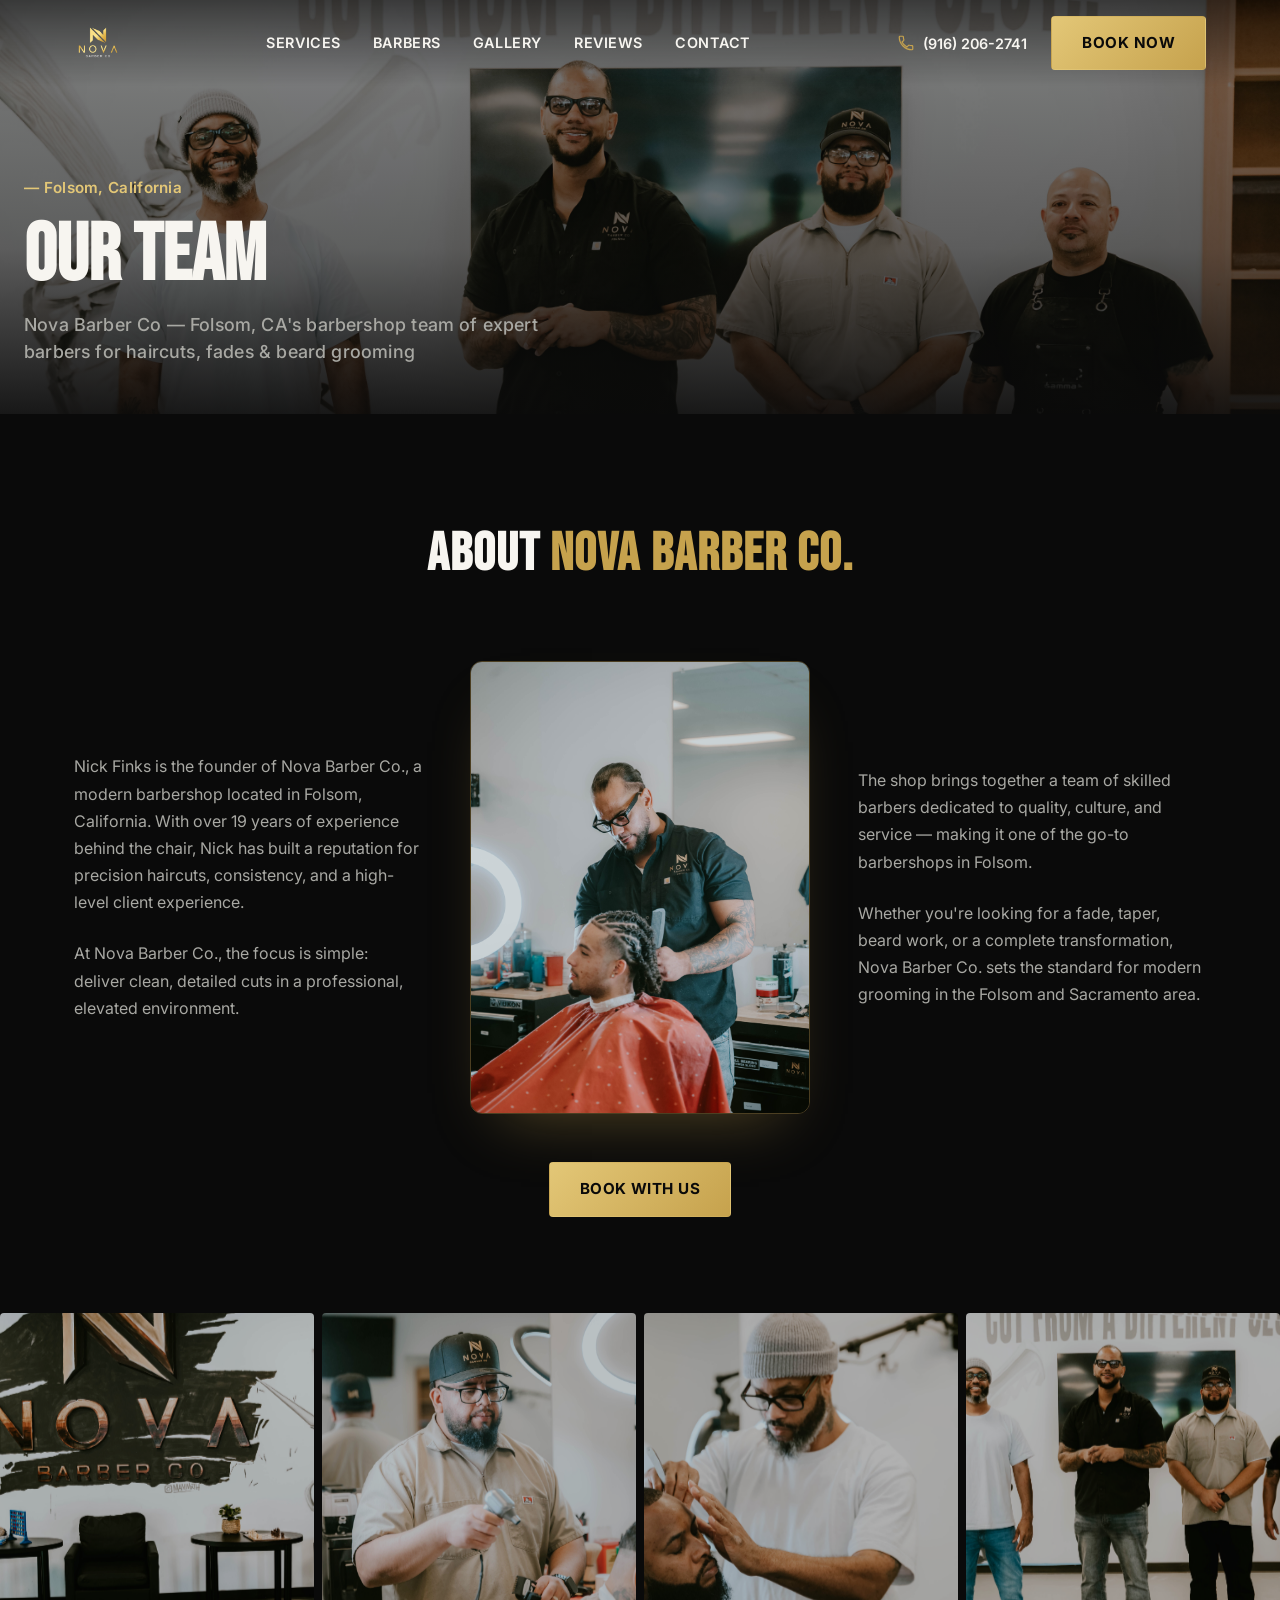
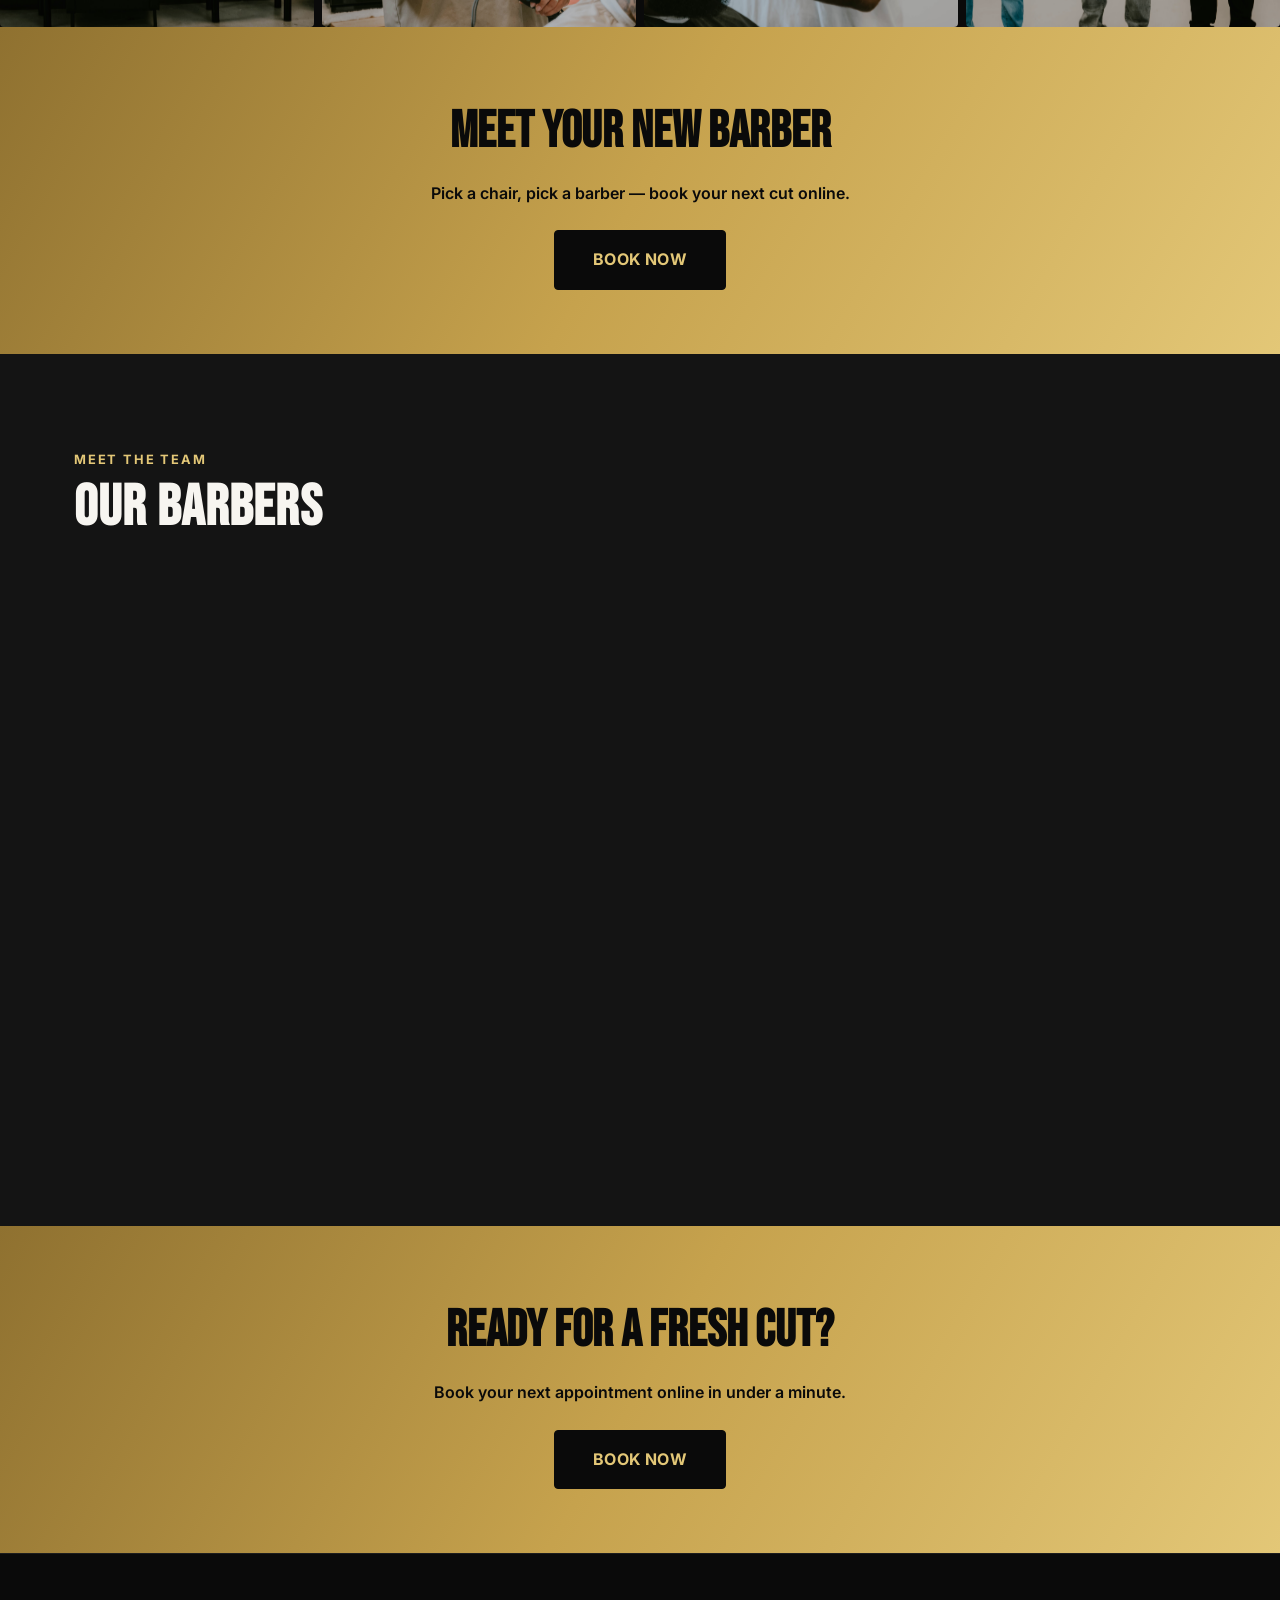
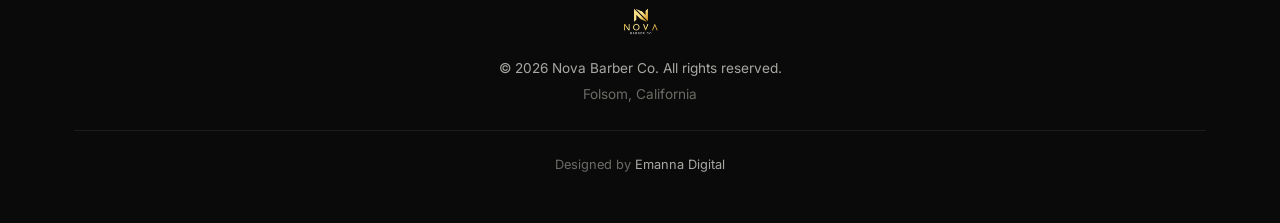
==== commit 0526b3d6: "Add animated barber pole preloader Replaces the brief flash of page content on load with a full-scre" ====
--- a/team.html
+++ b/team.html
@@ -64,6 +64,15 @@
 </head>
 <body>
 
+<div class="preloader" id="preloader" role="status" aria-live="polite">
+  <div class="barber-pole">
+    <span class="pole-cap pole-cap-top"></span>
+    <span class="pole-stripes"></span>
+    <span class="pole-cap pole-cap-bottom"></span>
+  </div>
+  <p class="preloader-text">Loading<span class="dot">.</span><span class="dot">.</span><span class="dot">.</span></p>
+</div>
+
 <a class="skip-link" href="#main-content">Skip to main content</a>
 
 <!-- ============ HEADER / NAV ============ -->
--- a/css/styles.css
+++ b/css/styles.css
@@ -29,6 +29,92 @@
   --container: 1180px;
   --radius: 4px;
   --transition: 220ms ease;
+}
+
+/* =========================================================
+   Preloader
+========================================================= */
+.preloader {
+  position: fixed;
+  inset: 0;
+  z-index: 9999;
+  display: flex;
+  flex-direction: column;
+  align-items: center;
+  justify-content: center;
+  gap: 28px;
+  background: var(--black);
+  opacity: 1;
+  visibility: visible;
+  transition: opacity 500ms ease, visibility 500ms ease;
+}
+.preloader.is-hidden {
+  opacity: 0;
+  visibility: hidden;
+  pointer-events: none;
+}
+
+.barber-pole {
+  display: flex;
+  flex-direction: column;
+  align-items: center;
+  width: 56px;
+}
+
+.pole-cap {
+  width: 40px;
+  height: 40px;
+  border-radius: 50%;
+  flex-shrink: 0;
+  background: linear-gradient(135deg, #4a4a4a, #0d0d0d 70%);
+  box-shadow: inset -4px -4px 8px rgba(0,0,0,0.6), inset 3px 3px 6px rgba(255,255,255,0.15);
+}
+.pole-cap-bottom {
+  border-radius: 6px;
+  width: 48px;
+  height: 18px;
+}
+
+.pole-stripes {
+  width: 34px;
+  height: 130px;
+  margin: -4px 0;
+  border-radius: 6px;
+  background-image: repeating-linear-gradient(
+    -45deg,
+    #d8342c 0px, #d8342c 10px,
+    #f5f2ea 10px, #f5f2ea 20px,
+    #2d4f9e 20px, #2d4f9e 30px,
+    #f5f2ea 30px, #f5f2ea 40px
+  );
+  background-size: 100% 40px;
+  animation: pole-spin 800ms linear infinite;
+  box-shadow: inset 0 0 10px rgba(0,0,0,0.5);
+}
+
+@keyframes pole-spin {
+  from { background-position: 0 0; }
+  to   { background-position: 0 40px; }
+}
+
+.preloader-text {
+  font-family: var(--font-display);
+  font-size: 1.6rem;
+  letter-spacing: 0.12em;
+  text-transform: uppercase;
+  color: var(--white);
+}
+.preloader-text .dot {
+  color: var(--gold);
+  opacity: 0;
+  animation: dot-blink 1.4s infinite;
+}
+.preloader-text .dot:nth-child(2) { animation-delay: 0.2s; }
+.preloader-text .dot:nth-child(3) { animation-delay: 0.4s; }
+
+@keyframes dot-blink {
+  0%, 80%, 100% { opacity: 0; }
+  40% { opacity: 1; }
 }
 
 /* =========================================================
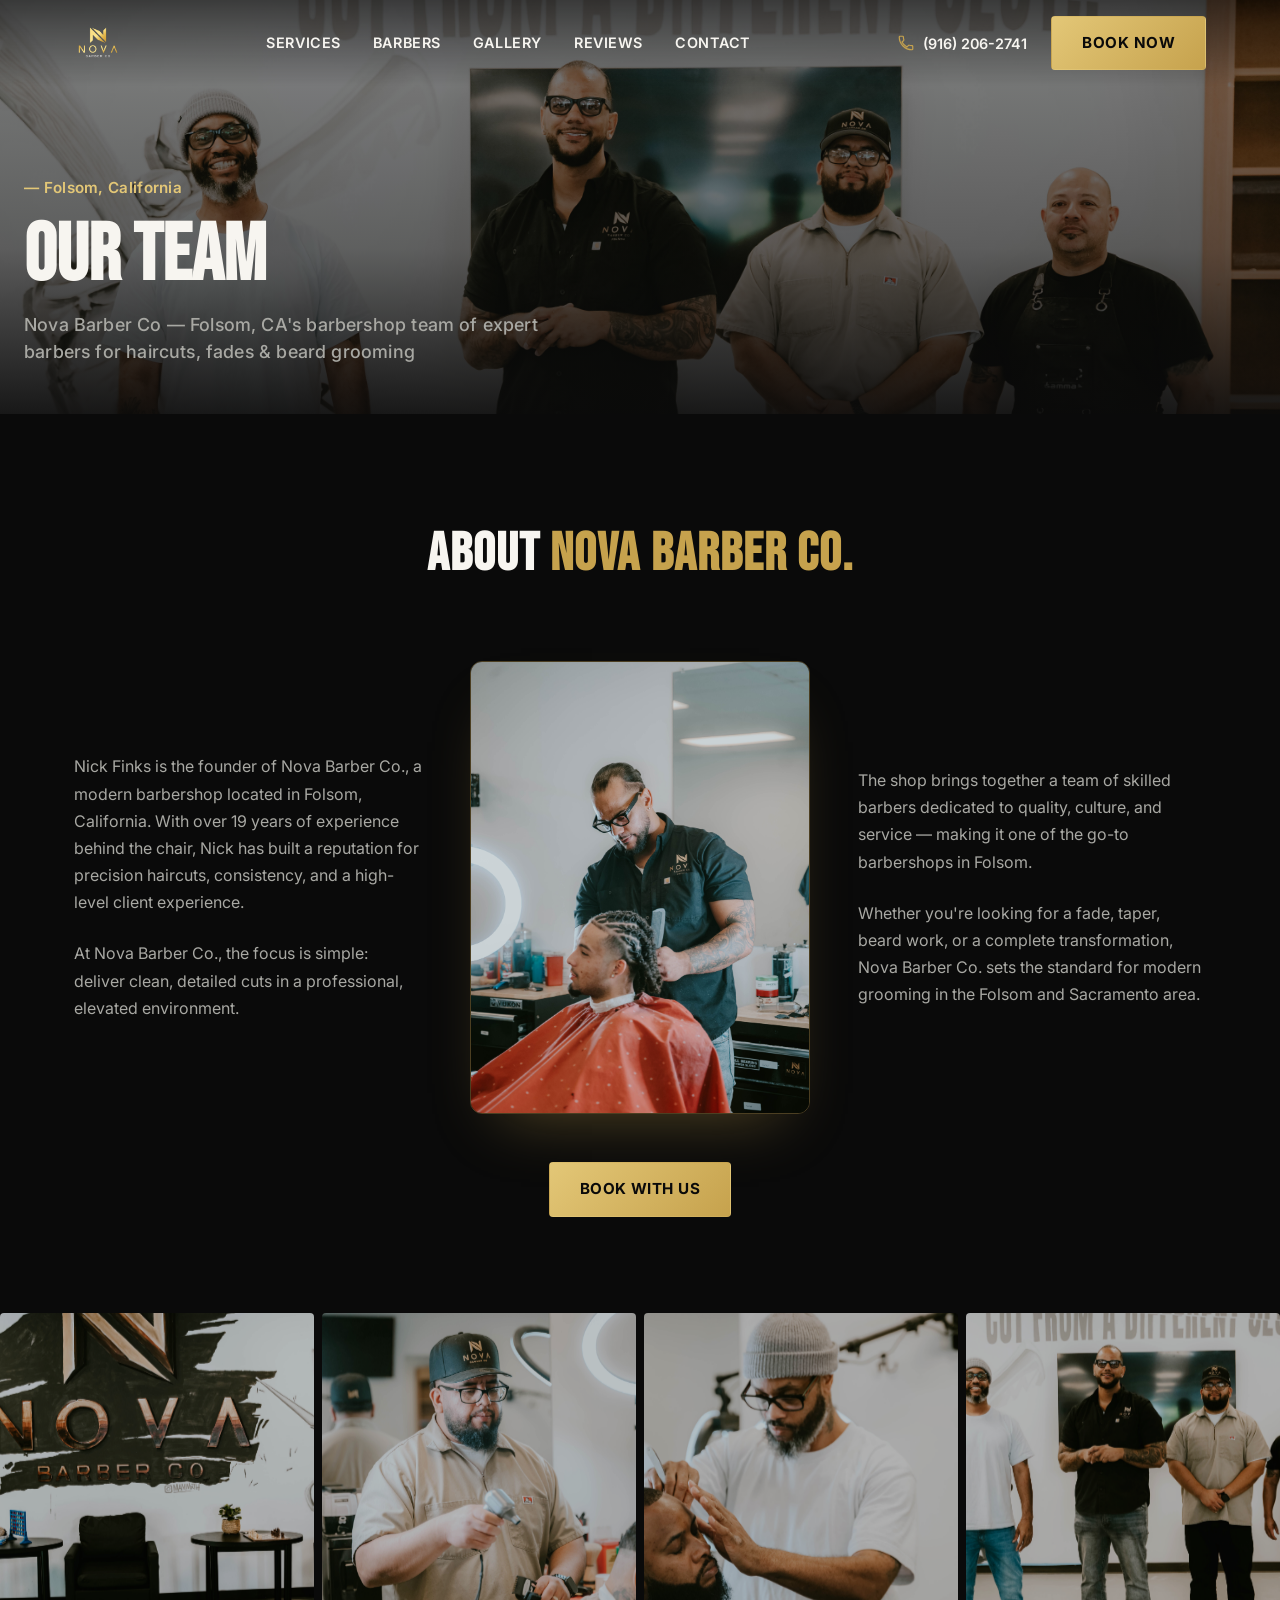
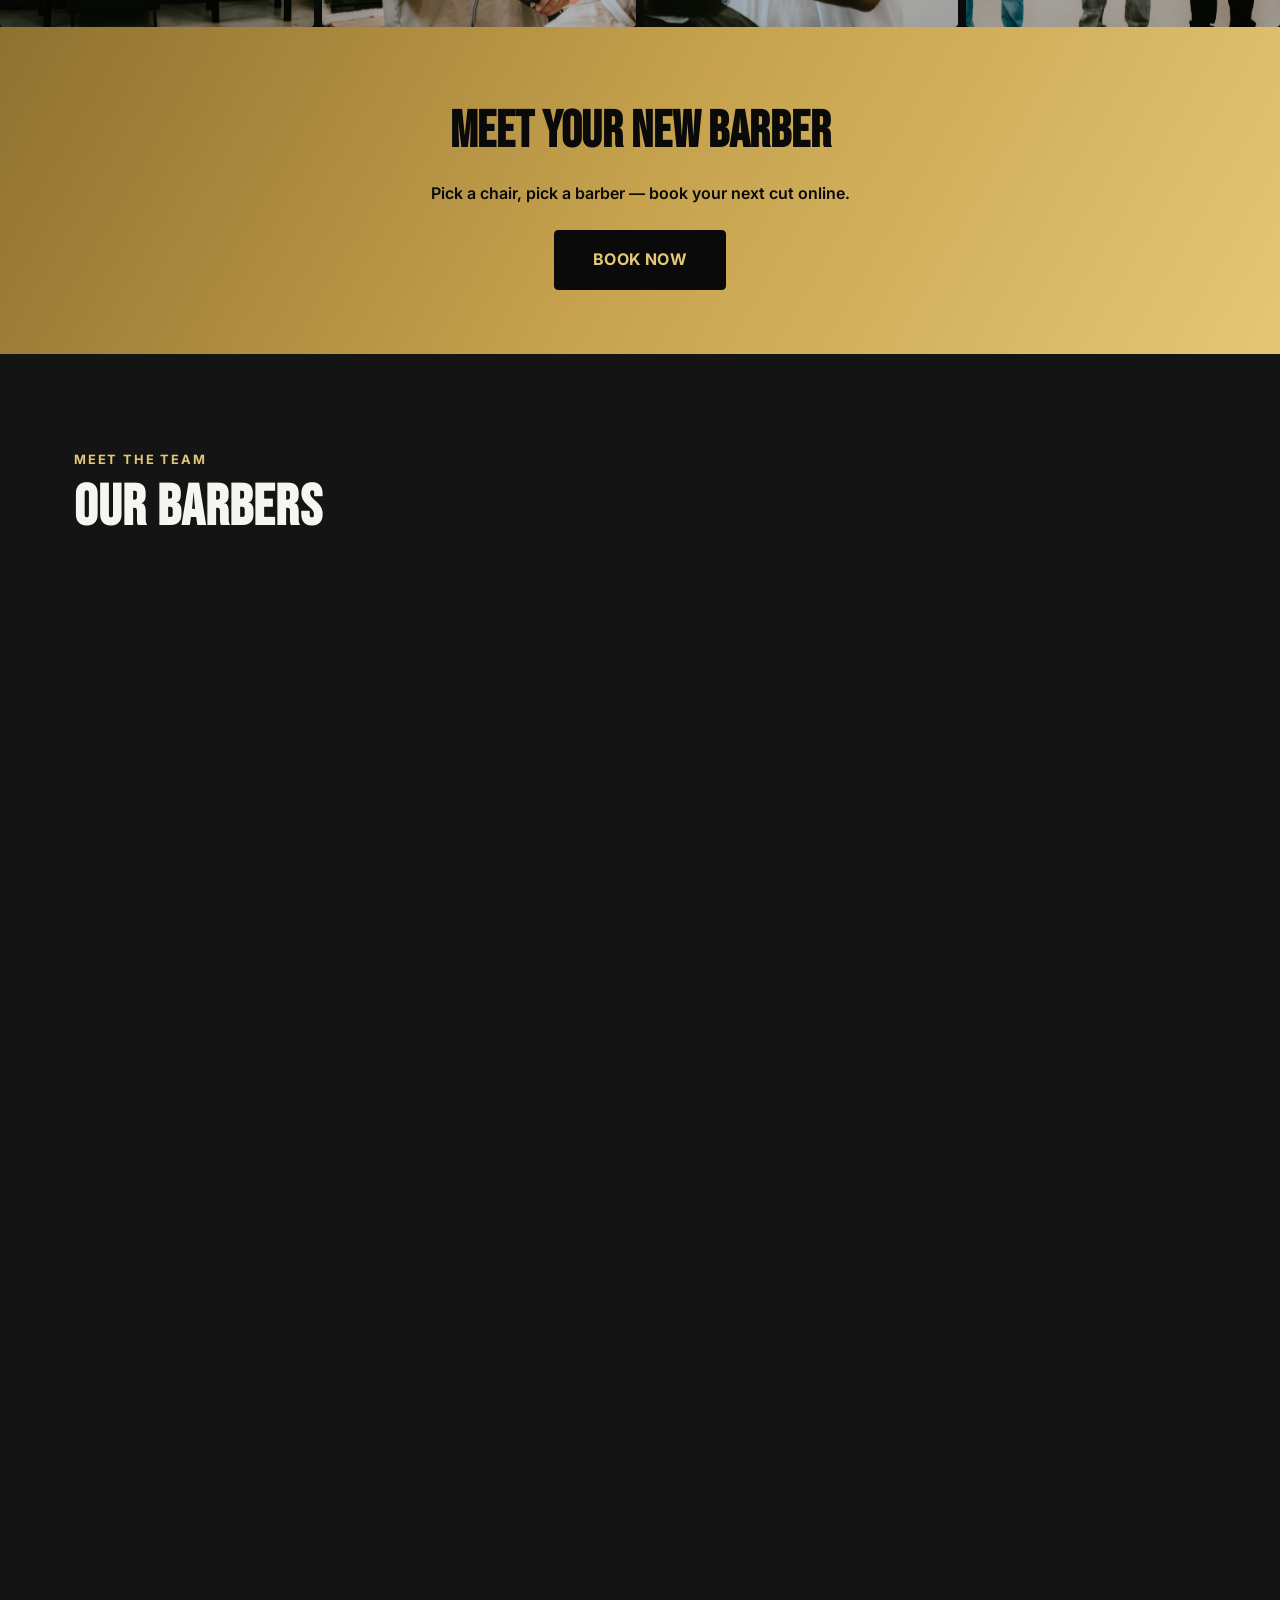
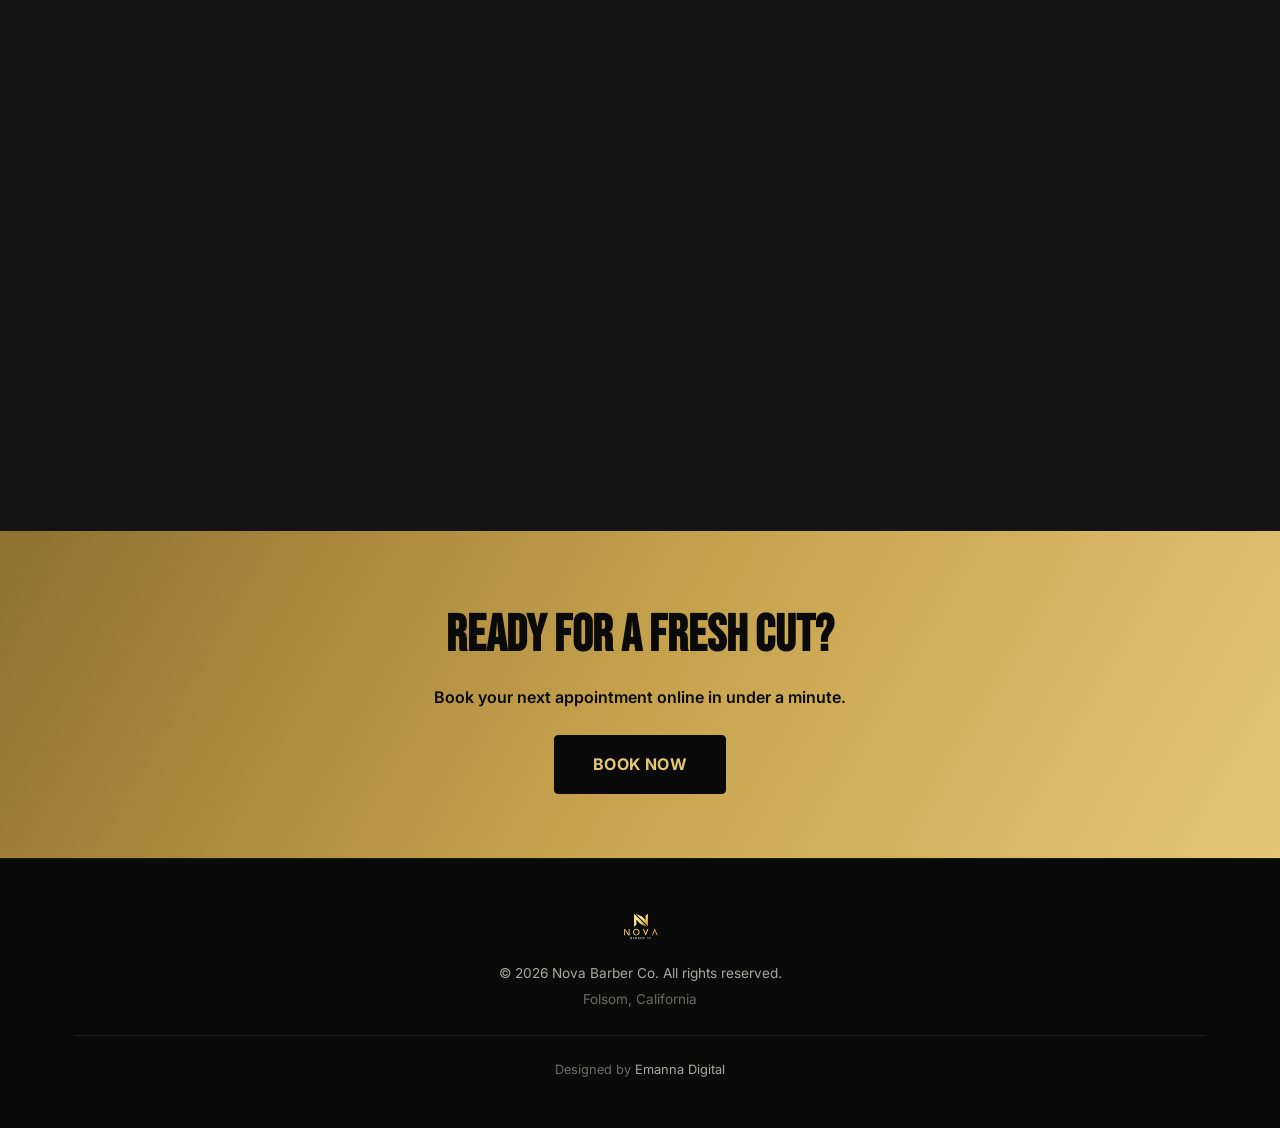
==== commit 39fed517: "Add barber Marcos and update real bios/Instagram handles for team - Add Marcos Valencia to homepage " ====
--- a/team.html
+++ b/team.html
@@ -55,9 +55,10 @@
   ],
   "employee": [
     { "@type": "Person", "name": "Nick Finks", "jobTitle": "Owner & Founder" },
-    { "@type": "Person", "name": "Keith", "jobTitle": "Barber" },
+    { "@type": "Person", "name": "Keith", "jobTitle": "Master Barber" },
     { "@type": "Person", "name": "Bryan", "jobTitle": "Barber" },
-    { "@type": "Person", "name": "TJ", "jobTitle": "Barber" }
+    { "@type": "Person", "name": "TJ", "jobTitle": "Barber" },
+    { "@type": "Person", "name": "Marcos Valencia", "jobTitle": "Barber" }
   ]
 }
 </script>
@@ -192,8 +193,7 @@
       <p class="section-eyebrow section-eyebrow--light">Meet The Team</p>
       <h2 class="section-title section-title--light">Our Barbers</h2>
 
-      <!-- Bios and Instagram links are placeholders — swap in real copy and handles when ready.
-           Photo booking links go to each barber's Booksy staffer page; Keith/Bryan/TJ link to the
+      <!-- Photo booking links go to each barber's Booksy staffer page; Keith/Bryan/TJ link to the
            general booking page until their staffer-specific links are provided. -->
       <div class="barber-grid">
         <div class="barber-card">
@@ -203,11 +203,11 @@
           </a>
           <div class="barber-meta">
             <h3>Keith</h3>
-            <p class="barber-role">Barber</p>
-            <p class="barber-bio">Specializes in precision tapers and skin fades, with sharp, clean lineups every time.</p>
-            <a class="barber-ig" href="https://instagram.com/" target="_blank" rel="noopener">
-              <svg viewBox="0 0 24 24" fill="none" aria-hidden="true"><rect x="3" y="3" width="18" height="18" rx="5" stroke="currentColor" stroke-width="1.6"/><circle cx="12" cy="12" r="4" stroke="currentColor" stroke-width="1.6"/><circle cx="17.2" cy="6.8" r="1.1" fill="currentColor"/></svg>
-              <span>@placeholder</span>
+            <p class="barber-role">Master Barber</p>
+            <p class="barber-bio">Veteran with decades of applied tonsorial experience in all hair types, specializing in precision tapers and skin fades, clean lineups, designs, and straight razor shaves. Attention to details every time.</p>
+            <a class="barber-ig" href="https://instagram.com/keithzaggthebarber" target="_blank" rel="noopener">
+              <svg viewBox="0 0 24 24" fill="none" aria-hidden="true"><rect x="3" y="3" width="18" height="18" rx="5" stroke="currentColor" stroke-width="1.6"/><circle cx="12" cy="12" r="4" stroke="currentColor" stroke-width="1.6"/><circle cx="17.2" cy="6.8" r="1.1" fill="currentColor"/></svg>
+              <span>@keithzaggthebarber</span>
             </a>
           </div>
         </div>
@@ -220,9 +220,9 @@
             <h3>Nick</h3>
             <p class="barber-role">Owner &amp; Founder</p>
             <p class="barber-bio">19+ years behind the chair, known for precision cuts and an elevated client experience.</p>
-            <a class="barber-ig" href="https://instagram.com/" target="_blank" rel="noopener">
-              <svg viewBox="0 0 24 24" fill="none" aria-hidden="true"><rect x="3" y="3" width="18" height="18" rx="5" stroke="currentColor" stroke-width="1.6"/><circle cx="12" cy="12" r="4" stroke="currentColor" stroke-width="1.6"/><circle cx="17.2" cy="6.8" r="1.1" fill="currentColor"/></svg>
-              <span>@placeholder</span>
+            <a class="barber-ig" href="https://instagram.com/novabarberco.folsom" target="_blank" rel="noopener">
+              <svg viewBox="0 0 24 24" fill="none" aria-hidden="true"><rect x="3" y="3" width="18" height="18" rx="5" stroke="currentColor" stroke-width="1.6"/><circle cx="12" cy="12" r="4" stroke="currentColor" stroke-width="1.6"/><circle cx="17.2" cy="6.8" r="1.1" fill="currentColor"/></svg>
+              <span>@novabarberco.folsom</span>
             </a>
           </div>
         </div>
@@ -234,10 +234,10 @@
           <div class="barber-meta">
             <h3>Bryan</h3>
             <p class="barber-role">Barber</p>
-            <p class="barber-bio">Old-school technique meets modern style — from hot towel shaves to detailed beard work.</p>
-            <a class="barber-ig" href="https://instagram.com/" target="_blank" rel="noopener">
-              <svg viewBox="0 0 24 24" fill="none" aria-hidden="true"><rect x="3" y="3" width="18" height="18" rx="5" stroke="currentColor" stroke-width="1.6"/><circle cx="12" cy="12" r="4" stroke="currentColor" stroke-width="1.6"/><circle cx="17.2" cy="6.8" r="1.1" fill="currentColor"/></svg>
-              <span>@placeholder</span>
+            <p class="barber-bio">With nearly a decade of professional barbering experience, Bryan has proudly served the Folsom community and surrounding areas. He specializes in all hair types and textures, from coarse to fine, and is skilled in everything from modern fades to long hair, classic cuts, and precision styling. Dedicated to delivering personalized service and exceptional results, Bryan's goal is to help every client look and feel their best.</p>
+            <a class="barber-ig" href="https://instagram.com/bfadez27" target="_blank" rel="noopener">
+              <svg viewBox="0 0 24 24" fill="none" aria-hidden="true"><rect x="3" y="3" width="18" height="18" rx="5" stroke="currentColor" stroke-width="1.6"/><circle cx="12" cy="12" r="4" stroke="currentColor" stroke-width="1.6"/><circle cx="17.2" cy="6.8" r="1.1" fill="currentColor"/></svg>
+              <span>@bfadez27</span>
             </a>
           </div>
         </div>
@@ -249,10 +249,25 @@
           <div class="barber-meta">
             <h3>TJ</h3>
             <p class="barber-role">Barber</p>
-            <p class="barber-bio">Relaxed chair-side energy with a sharp eye for creative fades and lineups.</p>
-            <a class="barber-ig" href="https://instagram.com/" target="_blank" rel="noopener">
-              <svg viewBox="0 0 24 24" fill="none" aria-hidden="true"><rect x="3" y="3" width="18" height="18" rx="5" stroke="currentColor" stroke-width="1.6"/><circle cx="12" cy="12" r="4" stroke="currentColor" stroke-width="1.6"/><circle cx="17.2" cy="6.8" r="1.1" fill="currentColor"/></svg>
-              <span>@placeholder</span>
+            <p class="barber-bio">With 16 years of professional barbering experience, including 12 years serving the Folsom community, TJ takes pride in delivering clean, precise haircuts tailored to each client's style and needs. He specializes in classic business cuts, flat tops, crew cuts, and expert beard grooming. His goal is to provide every client with a sharp, polished look while delivering a professional, relaxing experience from start to finish.</p>
+            <a class="barber-ig" href="https://instagram.com/straightrazortom" target="_blank" rel="noopener">
+              <svg viewBox="0 0 24 24" fill="none" aria-hidden="true"><rect x="3" y="3" width="18" height="18" rx="5" stroke="currentColor" stroke-width="1.6"/><circle cx="12" cy="12" r="4" stroke="currentColor" stroke-width="1.6"/><circle cx="17.2" cy="6.8" r="1.1" fill="currentColor"/></svg>
+              <span>@straightrazortom</span>
+            </a>
+          </div>
+        </div>
+        <div class="barber-card">
+          <a class="barber-photo" href="https://booksy.com/en-us/1735048_nova-barber-co_barber-shop_119563_folsom" target="_blank" rel="noopener" aria-label="Book with Marcos">
+            <img src="media/marcos.png" alt="Marcos, barber at Nova Barber Co" loading="lazy">
+            <span class="barber-shine" aria-hidden="true"></span>
+          </a>
+          <div class="barber-meta">
+            <h3>Marcos Valencia</h3>
+            <p class="barber-role">Barber</p>
+            <p class="barber-bio">I've been behind the chair for 6 years, and I still love the craft as much as day one. Skin fades are my bread and butter — clean, sharp lines every time. When you sit in my chair, expect a solid haircut and good conversation. I like keeping things relaxed so you leave looking sharp and feeling like you just caught up with a friend.</p>
+            <a class="barber-ig" href="https://instagram.com/marcosfolsombarber" target="_blank" rel="noopener">
+              <svg viewBox="0 0 24 24" fill="none" aria-hidden="true"><rect x="3" y="3" width="18" height="18" rx="5" stroke="currentColor" stroke-width="1.6"/><circle cx="12" cy="12" r="4" stroke="currentColor" stroke-width="1.6"/><circle cx="17.2" cy="6.8" r="1.1" fill="currentColor"/></svg>
+              <span>@marcosfolsombarber</span>
             </a>
           </div>
         </div>
--- a/css/styles.css
+++ b/css/styles.css
@@ -82,10 +82,10 @@
   border-radius: 6px;
   background-image: repeating-linear-gradient(
     -45deg,
-    #d8342c 0px, #d8342c 10px,
-    #f5f2ea 10px, #f5f2ea 20px,
-    #2d4f9e 20px, #2d4f9e 30px,
-    #f5f2ea 30px, #f5f2ea 40px
+    var(--gold) 0px, var(--gold) 10px,
+    var(--white) 10px 20px,
+    var(--black-soft) 20px 30px,
+    var(--white) 30px 40px
   );
   background-size: 100% 40px;
   animation: pole-spin 800ms linear infinite;
@@ -450,7 +450,7 @@
   .hero-ctas { gap: 8px; margin-top: 4px; }
   .btn-outline-hero { padding: 11px 20px; font-size: 0.82rem; }
 
-  .hero-media video, .hero-media img { object-position: 25% center; }
+  .hero-media video, .hero-media img { object-position: 45% center; }
 }
 
 @media (max-width: 400px) {
@@ -737,9 +737,13 @@
 .barbers { background: var(--black-soft); }
 
 .barber-grid {
-  display: grid;
-  grid-template-columns: repeat(2, 1fr);
+  display: flex;
+  flex-wrap: wrap;
+  justify-content: center;
   gap: var(--space-3);
+}
+.barber-card {
+  flex: 0 1 calc(50% - var(--space-3) / 2);
 }
 
 .barber-card {
@@ -839,7 +843,7 @@
 .barber-card:hover h3 { color: var(--gold); }
 
 @media (min-width: 700px) {
-  .barber-grid { grid-template-columns: repeat(4, 1fr); }
+  .barber-card { flex-basis: calc(25% - (var(--space-3) * 3 / 4)); }
 }
 
 /* =========================================================
